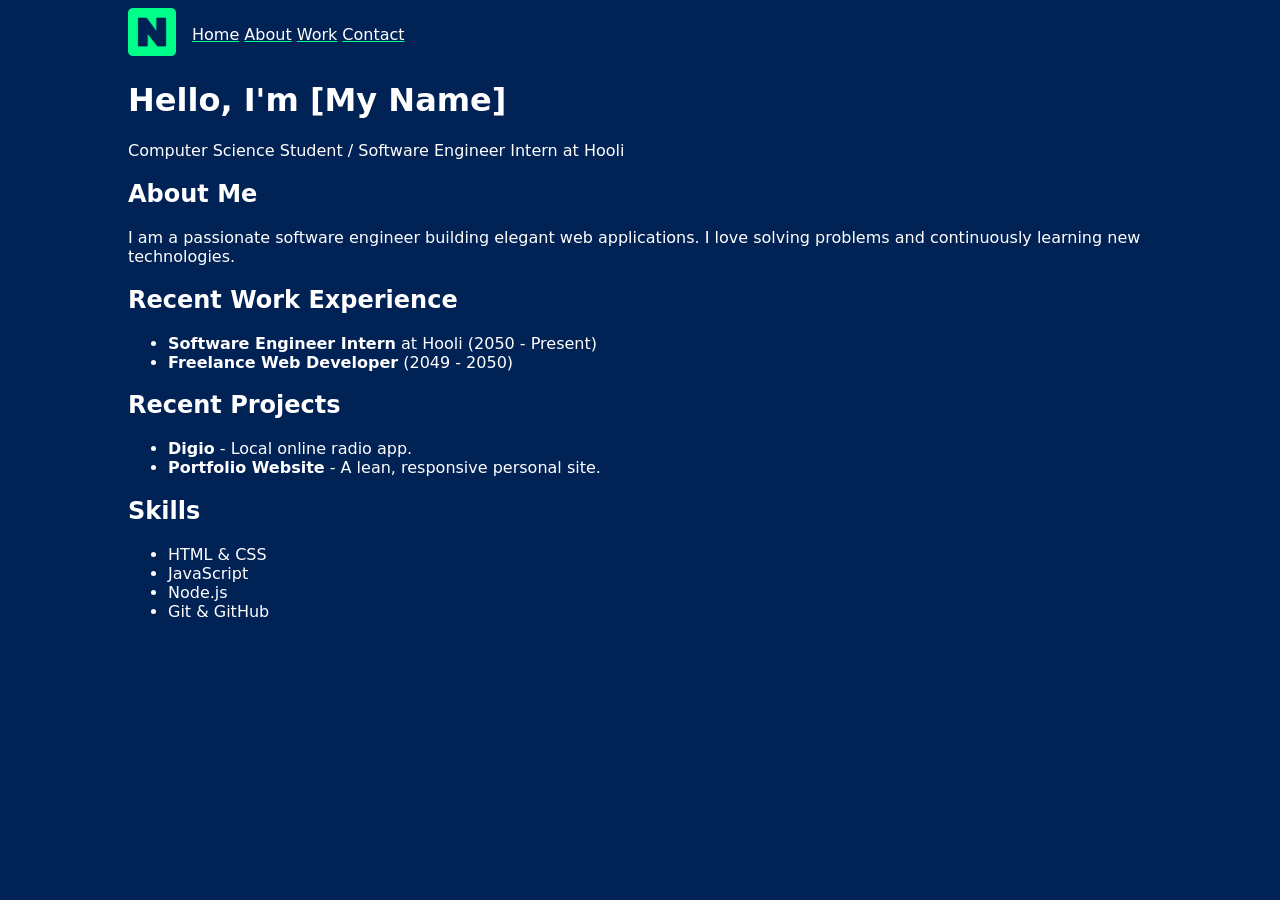
==== index.html @ 2cef9ce9 "Add files via upload" ====
<!doctype html>
<html lang="en">
  <head>
    <meta charset="UTF-8" />
    <meta name="viewport" content="width=device-width, initial-scale=1.0" />
    <title>Home</title>
    <link rel="icon" href="img/icon.png" type="image/png" />
    <link rel="stylesheet" href="css/main.css" />
  </head>

  <body>
    <header class="header container">
      <a class="header-logo" href="index.html">
        <img src="img/logo.png" alt="Logo" />
      </a>
      <nav class="nav-items">
        <a href="index.html">Home</a>
        <a href="about.html">About</a>
        <a href="work.html">Work</a>
        <a href="contact.html">Contact</a>
      </nav>
    </header>

    <main class="container">
      <h1>Hello, I'm [My Name]</h1>
      <p>Computer Science Student / Software Engineer Intern at Hooli</p>

      <section>
        <h2>About Me</h2>
        <p>
          I am a passionate software engineer building elegant web applications.
          I love solving problems and continuously learning new technologies.
        </p>
      </section>

      <section>
        <h2>Recent Work Experience</h2>
        <ul>
          <li>
            <strong>Software Engineer Intern</strong> at Hooli (2050 - Present)
          </li>
          <li><strong>Freelance Web Developer</strong> (2049 - 2050)</li>
        </ul>
      </section>

      <section>
        <h2>Recent Projects</h2>
        <ul>
          <li><strong>Digio</strong> - Local online radio app.</li>
          <li>
            <strong>Portfolio Website</strong> - A lean, responsive personal
            site.
          </li>
        </ul>
      </section>

      <section>
        <h2>Skills</h2>
        <ul>
          <li>HTML & CSS</li>
          <li>JavaScript</li>
          <li>Node.js</li>
          <li>Git & GitHub</li>
        </ul>
      </section>
    </main>

    <script src="js/main.js"></script>
  </body>
</html>
---- css/main.css ----
:root {
  --color-primary: #01ff88;
  --color-background: #002255;
  --color-foreground: #ffffff;

  --radius-md: 0.5rem;

  --screen-xs: 32rem; /* 512px */
  --screen-lg: 64rem; /* 1024px */
}

body {
  font-family: system-ui;
  background-color: var(--color-background);
  color: var(--color-foreground);
}

a {
  color: inherit;
  text-decoration-color: var(--color-primary);
}

.header {
  display: flex;
  align-items: center;
  flex-direction: column;
  gap: 1rem;
}

@media (width >=32rem) {
  .header {
    flex-direction: row;
  }
}

.header-logo img {
  width: 3rem;
}

.container {
  max-width: var(--screen-lg);
  margin-inline: auto;
}
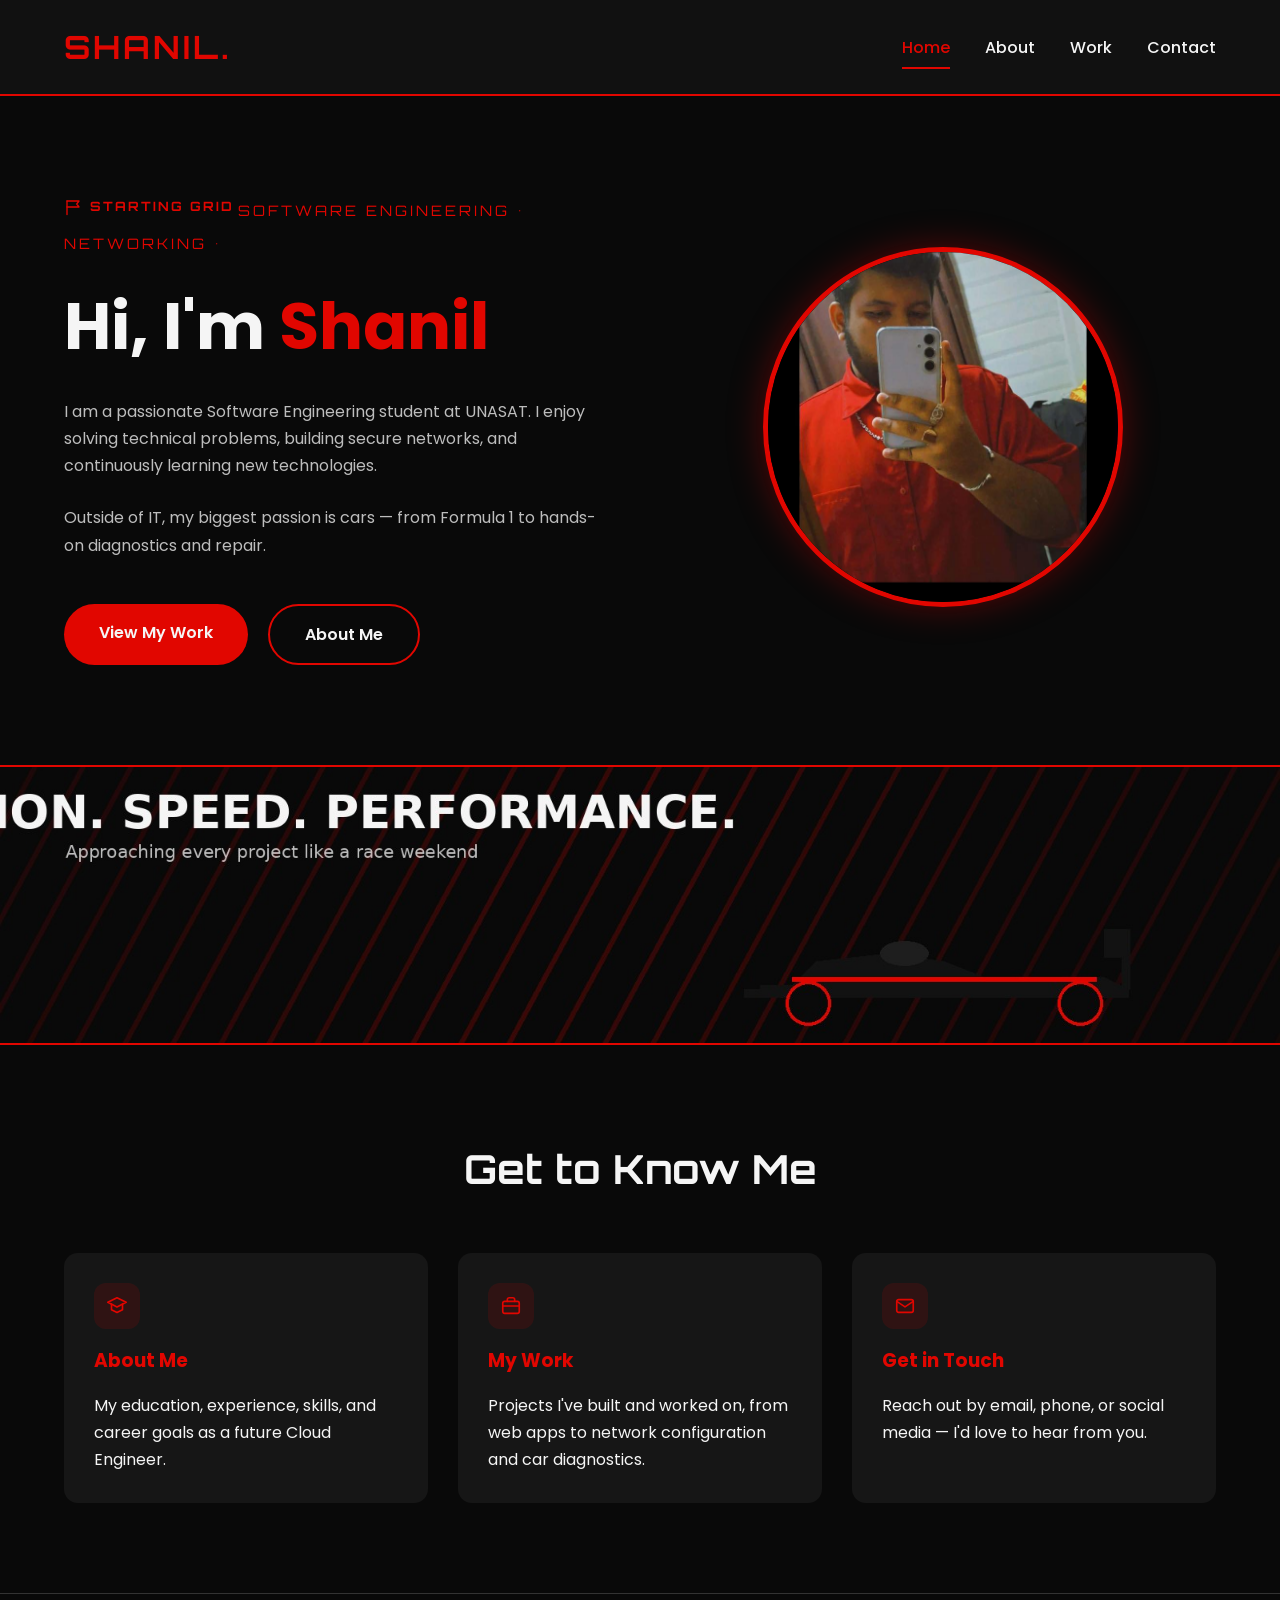
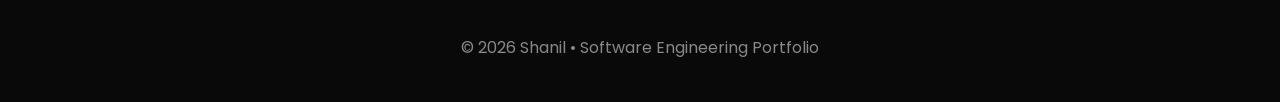
==== commit 0ff684f3: "added files" ====
--- a/index.html
+++ b/index.html
@@ -1,70 +1,209 @@
-<!doctype html>
+<!DOCTYPE html>
 <html lang="en">
-  <head>
-    <meta charset="UTF-8" />
-    <meta name="viewport" content="width=device-width, initial-scale=1.0" />
-    <title>Home</title>
-    <link rel="icon" href="img/icon.png" type="image/png" />
-    <link rel="stylesheet" href="css/main.css" />
-  </head>
-
-  <body>
-    <header class="header container">
-      <a class="header-logo" href="index.html">
-        <img src="img/logo.png" alt="Logo" />
-      </a>
-      <nav class="nav-items">
-        <a href="index.html">Home</a>
-        <a href="about.html">About</a>
-        <a href="work.html">Work</a>
-        <a href="contact.html">Contact</a>
-      </nav>
-    </header>
-
-    <main class="container">
-      <h1>Hello, I'm [My Name]</h1>
-      <p>Computer Science Student / Software Engineer Intern at Hooli</p>
-
-      <section>
-        <h2>About Me</h2>
-        <p>
-          I am a passionate software engineer building elegant web applications.
-          I love solving problems and continuously learning new technologies.
-        </p>
-      </section>
-
-      <section>
-        <h2>Recent Work Experience</h2>
-        <ul>
-          <li>
-            <strong>Software Engineer Intern</strong> at Hooli (2050 - Present)
-          </li>
-          <li><strong>Freelance Web Developer</strong> (2049 - 2050)</li>
-        </ul>
-      </section>
-
-      <section>
-        <h2>Recent Projects</h2>
-        <ul>
-          <li><strong>Digio</strong> - Local online radio app.</li>
-          <li>
-            <strong>Portfolio Website</strong> - A lean, responsive personal
-            site.
-          </li>
-        </ul>
-      </section>
-
-      <section>
-        <h2>Skills</h2>
-        <ul>
-          <li>HTML & CSS</li>
-          <li>JavaScript</li>
-          <li>Node.js</li>
-          <li>Git & GitHub</li>
-        </ul>
-      </section>
-    </main>
-
-    <script src="js/main.js"></script>
-  </body>
+<head>
+    <meta charset="UTF-8">
+    <meta name="viewport" content="width=device-width, initial-scale=1.0">
+    <title>Shanil | Portfolio</title>
+    <link rel="icon" href="img/favicon-32.png" sizes="32x32" type="image/png">
+    <link rel="icon" href="img/favicon-16.png" sizes="16x16" type="image/png">
+    <link rel="apple-touch-icon" href="img/apple-touch-icon.png">
+
+    <link rel="stylesheet" href="css/main.css">
+
+    <link rel="preconnect" href="https://fonts.googleapis.com">
+    <link rel="preconnect" href="https://fonts.gstatic.com" crossorigin>
+
+    <link href="https://fonts.googleapis.com/css2?family=Orbitron:wght@500;700;800&family=Poppins:wght@300;400;500;600;700&display=swap" rel="stylesheet">
+</head>
+
+<body>
+
+<svg style="display:none" aria-hidden="true">
+<symbol id="icon-cap" viewBox="0 0 24 24" fill="none" stroke="currentColor" stroke-width="1.8" stroke-linecap="round" stroke-linejoin="round">
+<polyline points="2 8 12 3 22 8 12 13 2 8"/>
+<polyline points="6 10 6 16 12 19 18 16 18 10"/>
+</symbol>
+<symbol id="icon-briefcase" viewBox="0 0 24 24" fill="none" stroke="currentColor" stroke-width="1.8" stroke-linecap="round" stroke-linejoin="round">
+<rect x="3" y="7" width="18" height="13" rx="2"/>
+<path d="M8 7V5a2 2 0 0 1 2-2h4a2 2 0 0 1 2 2v2"/>
+<line x1="3" y1="12" x2="21" y2="12"/>
+</symbol>
+<symbol id="icon-mail" viewBox="0 0 24 24" fill="none" stroke="currentColor" stroke-width="1.8" stroke-linecap="round" stroke-linejoin="round">
+<rect x="3" y="5" width="18" height="14" rx="2"/>
+<path d="M3 7l9 6 9-6"/>
+</symbol>
+<symbol id="icon-flag" viewBox="0 0 24 24" fill="none" stroke="currentColor" stroke-width="1.8" stroke-linecap="round" stroke-linejoin="round">
+<path d="M4 22V4"/>
+<path d="M4 4h16l-3 4 3 4H4"/>
+</symbol>
+</svg>
+
+<header class="header">
+
+    <div class="container nav-container">
+
+        <a href="index.html" class="logo">
+            SHANIL.
+        </a>
+
+        <nav class="nav-items">
+
+            <a href="index.html">Home</a>
+
+            <a href="about.html">About</a>
+
+            <a href="work.html">Work</a>
+
+            <a href="contact.html">Contact</a>
+
+        </nav>
+
+    </div>
+
+</header>
+
+<main>
+
+<section class="hero">
+
+<div class="container hero-content">
+
+<div class="hero-text">
+
+<div class="page-tag">
+<svg class="icon"><use href="#icon-flag"></use></svg>
+STARTING GRID
+</div>
+
+<span class="hero-subtitle">
+
+SOFTWARE ENGINEERING • NETWORKING • Car Diagnostics
+
+</span>
+
+<h1>
+
+Hi, I'm <span>Shanil</span>
+
+</h1>
+
+<p>
+
+I am a passionate Software Engineering student at UNASAT. I enjoy solving technical problems, building secure networks, and continuously learning new technologies.
+
+</p>
+
+<p>
+
+Outside of IT, my biggest passion is cars — from Formula 1 to hands-on diagnostics and repair.
+
+</p>
+
+<div style="display:flex; gap:20px; flex-wrap:wrap;">
+
+<a href="work.html" class="btn">
+
+View My Work
+
+</a>
+
+<a href="about.html" class="btn" style="background:transparent; border:2px solid var(--primary);">
+
+About Me
+
+</a>
+
+</div>
+
+</div>
+
+<div class="hero-image">
+
+<img src="img/profile1.jpeg" alt="Profile Picture">
+
+</div>
+
+</div>
+
+</section>
+
+<section class="f1-banner">
+<img src="img/f1-banner.jpg" alt="F1-inspired graphic: precision, speed, performance">
+</section>
+
+<section class="overview">
+
+<div class="container">
+
+<h2>Get to Know Me</h2>
+
+<div class="overview-grid">
+
+<a class="info-card" href="about.html" style="display:block;">
+
+<span class="icon-badge"><svg class="icon"><use href="#icon-cap"></use></svg></span>
+
+<h3>About Me</h3>
+
+<p>
+
+My education, experience, skills, and career goals as a future Cloud Engineer.
+
+</p>
+
+</a>
+
+<a class="info-card" href="work.html" style="display:block;">
+
+<span class="icon-badge"><svg class="icon"><use href="#icon-briefcase"></use></svg></span>
+
+<h3>My Work</h3>
+
+<p>
+
+Projects I've built and worked on, from web apps to network configuration and car diagnostics.
+
+</p>
+
+</a>
+
+<a class="info-card" href="contact.html" style="display:block;">
+
+<span class="icon-badge"><svg class="icon"><use href="#icon-mail"></use></svg></span>
+
+<h3>Get in Touch</h3>
+
+<p>
+
+Reach out by email, phone, or social media — I'd love to hear from you.
+
+</p>
+
+</a>
+
+</div>
+
+</div>
+
+</section>
+
+</main>
+
+<footer>
+
+<div class="container">
+
+<p>
+
+© 2026 Shanil • Software Engineering Portfolio
+
+</p>
+
+</div>
+
+</footer>
+
+<script src="js/main.js"></script>
+
+</body>
 </html>
--- a/css/main.css
+++ b/css/main.css
@@ -1,43 +1,597 @@
-:root {
-  --color-primary: #01ff88;
-  --color-background: #002255;
-  --color-foreground: #ffffff;
-
-  --radius-md: 0.5rem;
-
-  --screen-xs: 32rem; /* 512px */
-  --screen-lg: 64rem; /* 1024px */
-}
-
-body {
-  font-family: system-ui;
-  background-color: var(--color-background);
-  color: var(--color-foreground);
-}
-
-a {
-  color: inherit;
-  text-decoration-color: var(--color-primary);
-}
-
-.header {
-  display: flex;
-  align-items: center;
-  flex-direction: column;
-  gap: 1rem;
-}
-
-@media (width >=32rem) {
-  .header {
-    flex-direction: row;
-  }
-}
-
-.header-logo img {
-  width: 3rem;
-}
-
-.container {
-  max-width: var(--screen-lg);
-  margin-inline: auto;
-}
+/* ===========================
+   GOOGLE FONTS
+=========================== */
+
+@import url('https://fonts.googleapis.com/css2?family=Orbitron:wght@500;700;800&family=Poppins:wght@300;400;500;600;700&display=swap');
+
+/* ===========================
+   VARIABLES
+=========================== */
+
+:root{
+
+    --primary:#E10600;
+    --background:#090909;
+    --surface:#161616;
+    --surface-light:#202020;
+    --text:#F5F5F5;
+    --text-light:#BDBDBD;
+
+    --radius:14px;
+
+    --max-width:1200px;
+
+}
+
+/* ===========================
+   RESET
+=========================== */
+
+*{
+    margin:0;
+    padding:0;
+    box-sizing:border-box;
+}
+
+html{
+    scroll-behavior:smooth;
+}
+
+body{
+
+    font-family:'Poppins',sans-serif;
+
+    background:var(--background);
+
+    color:var(--text);
+
+    line-height:1.7;
+
+}
+
+/* ===========================
+   LINKS
+=========================== */
+
+a{
+
+    text-decoration:none;
+
+    color:inherit;
+
+}
+
+/* ===========================
+   CONTAINER
+=========================== */
+
+.container{
+
+    width:90%;
+
+    max-width:var(--max-width);
+
+    margin:auto;
+
+}
+
+/* ===========================
+   HEADER
+=========================== */
+
+.header{
+
+    position:sticky;
+
+    top:0;
+
+    z-index:999;
+
+    background:#111;
+
+    border-bottom:2px solid var(--primary);
+
+}
+
+.nav-container{
+
+    display:flex;
+
+    justify-content:space-between;
+
+    align-items:center;
+
+    padding:20px 0;
+
+}
+
+/* ===========================
+   LOGO
+=========================== */
+
+.logo{
+
+    font-family:'Orbitron',sans-serif;
+
+    font-size:32px;
+
+    color:var(--primary);
+
+    letter-spacing:3px;
+
+    font-weight:700;
+
+}
+
+/* ===========================
+   NAVIGATION
+=========================== */
+
+.nav-items{
+
+    display:flex;
+
+    gap:35px;
+
+}
+
+.nav-items a{
+
+    position:relative;
+
+    font-weight:500;
+
+    transition:.3s;
+
+}
+
+.nav-items a:hover{
+
+    color:var(--primary);
+
+}
+
+.nav-items a::after{
+
+    content:"";
+
+    position:absolute;
+
+    left:0;
+
+    bottom:-8px;
+
+    width:0;
+
+    height:2px;
+
+    background:var(--primary);
+
+    transition:.3s;
+
+}
+
+.nav-items a:hover::after{
+
+    width:100%;
+
+}
+
+/* ===========================
+   HERO
+=========================== */
+
+.hero{
+
+    padding:100px 0;
+
+}
+
+.hero-content{
+
+    display:flex;
+
+    align-items:center;
+
+    justify-content:space-between;
+
+    gap:60px;
+
+}
+
+.hero-text{
+
+    flex:1;
+
+}
+
+.hero-subtitle{
+
+    color:var(--primary);
+
+    font-family:'Orbitron';
+
+    letter-spacing:3px;
+
+    font-size:.9rem;
+
+}
+
+.hero h1{
+
+    font-size:65px;
+
+    margin:15px 0;
+
+}
+
+.hero h1 span{
+
+    color:var(--primary);
+
+}
+
+.hero p{
+
+    color:var(--text-light);
+
+    margin-bottom:25px;
+
+    max-width:650px;
+
+}
+
+.hero-image{
+
+    flex:1;
+
+    text-align:center;
+
+}
+
+.hero-image img{
+
+    width:360px;
+
+    height:360px;
+
+    border-radius:50%;
+
+    object-fit:cover;
+
+    border:5px solid var(--primary);
+
+    box-shadow:0 0 35px rgba(225,6,0,.35);
+
+}
+
+/* ===========================
+   BUTTON
+=========================== */
+
+.btn{
+
+    display:inline-block;
+
+    margin-top:20px;
+
+    background:var(--primary);
+
+    padding:15px 35px;
+
+    border-radius:50px;
+
+    font-weight:600;
+
+    transition:.3s;
+
+}
+
+.btn:hover{
+
+    transform:translateY(-5px);
+
+    box-shadow:0 10px 30px rgba(225,6,0,.4);
+
+}
+
+/* ===========================
+   SECTIONS
+=========================== */
+
+section{
+
+    padding:90px 0;
+
+}
+
+section h2{
+
+    text-align:center;
+
+    font-size:40px;
+
+    margin-bottom:50px;
+
+    font-family:'Orbitron';
+
+}
+
+/* ===========================
+   GRIDS
+=========================== */
+
+.overview-grid,
+.skills-grid,
+.project-grid{
+
+    display:grid;
+
+    grid-template-columns:repeat(auto-fit,minmax(260px,1fr));
+
+    gap:30px;
+
+}
+
+/* ===========================
+   CARDS
+=========================== */
+
+.info-card,
+.project-card,
+.skills-grid div{
+
+    background:var(--surface);
+
+    padding:30px;
+
+    border-radius:var(--radius);
+
+    transition:.35s;
+
+}
+
+.info-card:hover,
+.project-card:hover,
+.skills-grid div:hover{
+
+    transform:translateY(-10px);
+
+    background:var(--surface-light);
+
+}
+
+.info-card h3,
+.project-card h3{
+
+    color:var(--primary);
+
+    margin-bottom:15px;
+
+}
+
+.skills-grid div{
+
+    text-align:center;
+
+    font-weight:600;
+
+    display:flex;
+
+    flex-direction:column;
+
+    align-items:center;
+
+}
+
+/* ===========================
+   ICONS
+=========================== */
+
+.icon-badge{
+
+    display:inline-flex;
+
+    align-items:center;
+
+    justify-content:center;
+
+    width:46px;
+
+    height:46px;
+
+    border-radius:12px;
+
+    background:rgba(225,6,0,.12);
+
+    margin-bottom:16px;
+
+}
+
+.skills-grid div .icon-badge{
+
+    margin:0 auto 10px;
+
+}
+
+.icon{
+
+    width:22px;
+
+    height:22px;
+
+    color:var(--primary);
+
+    display:block;
+
+}
+
+/* ===========================
+   PAGE IDENTITY TAG
+=========================== */
+
+.page-tag{
+
+    display:inline-flex;
+
+    align-items:center;
+
+    gap:8px;
+
+    color:var(--primary);
+
+    font-family:'Orbitron';
+
+    letter-spacing:2px;
+
+    font-size:.8rem;
+
+    font-weight:700;
+
+    margin-bottom:12px;
+
+}
+
+.page-tag .icon{
+
+    width:18px;
+
+    height:18px;
+
+}
+
+/* ===========================
+   F1 BANNER
+=========================== */
+
+.f1-banner{
+
+    padding:0;
+
+}
+
+.f1-banner img{
+
+    width:100%;
+
+    height:280px;
+
+    object-fit:cover;
+
+    display:block;
+
+    border-top:2px solid var(--primary);
+
+    border-bottom:2px solid var(--primary);
+
+}
+
+@media(max-width:900px){
+
+.f1-banner img{
+
+height:180px;
+
+}
+
+}
+
+/* ===========================
+   FOOTER
+=========================== */
+
+footer{
+
+    padding:40px;
+
+    text-align:center;
+
+    border-top:1px solid #333;
+
+    color:#888;
+
+}
+
+/* ===========================
+   MOBILE
+=========================== */
+
+@media(max-width:900px){
+
+.hero-content{
+
+flex-direction:column-reverse;
+
+text-align:center;
+
+}
+
+.hero h1{
+
+font-size:46px;
+
+}
+
+.hero-image img{
+
+width:260px;
+
+height:260px;
+
+}
+
+.nav-container{
+
+flex-direction:column;
+
+gap:20px;
+
+}
+
+.nav-items{
+
+flex-wrap:wrap;
+
+justify-content:center;
+
+}
+
+}
+
+/* ===================================
+   SCROLL ANIMATION
+=================================== */
+
+.hidden{
+
+    opacity:0;
+
+    transform:translateY(60px);
+
+    transition:all .8s ease;
+
+}
+
+.show{
+
+    opacity:1;
+
+    transform:translateY(0);
+
+}
+
+/* ===================================
+   ACTIVE NAV LINK
+=================================== */
+
+.nav-items a.active{
+
+    color:#E10600;
+
+}
+
+.nav-items a.active::after{
+
+    width:100%;
+
+}
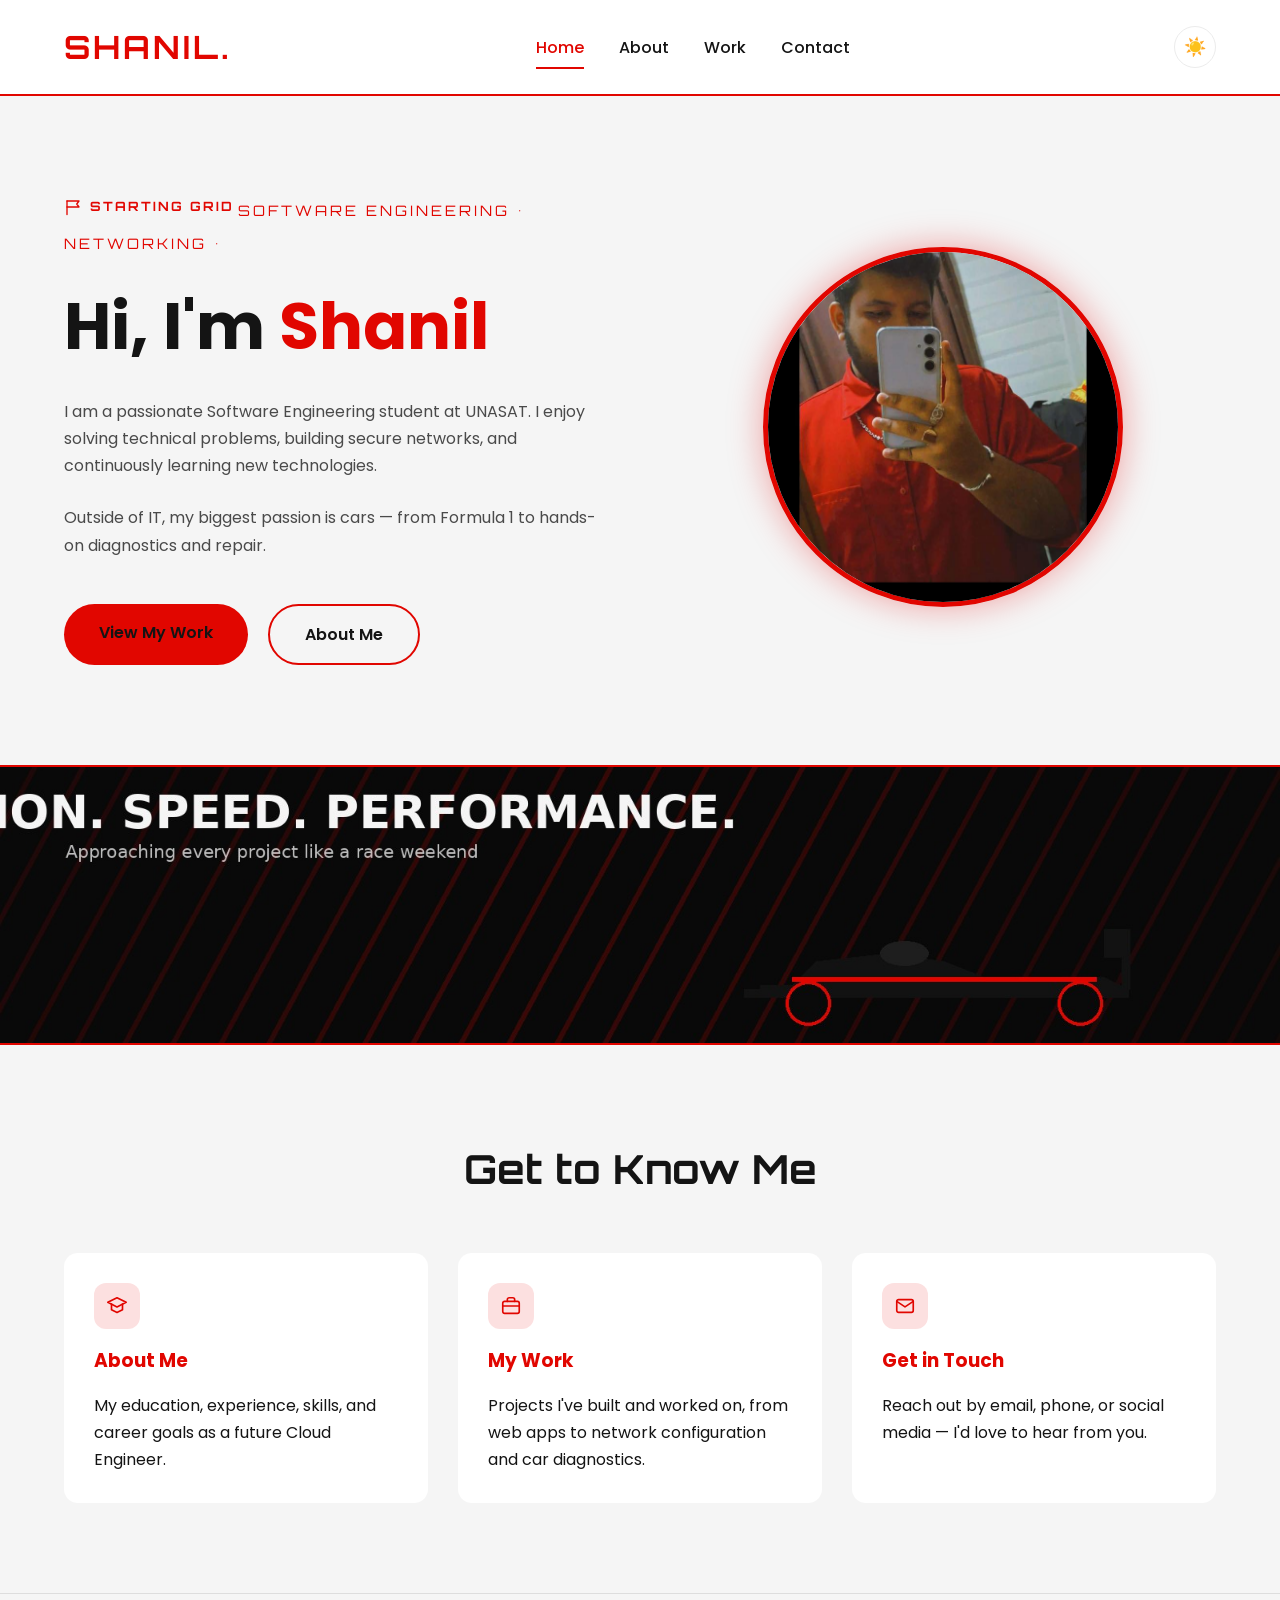
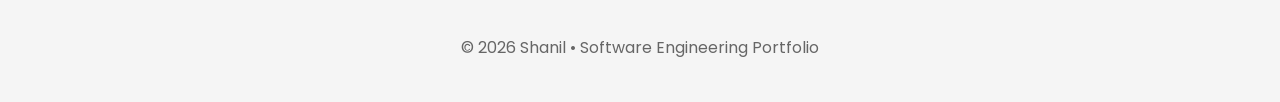
==== commit 93e1aaee: "dark-light mode" ====
--- a/index.html
+++ b/index.html
@@ -8,6 +8,14 @@
     <link rel="icon" href="img/favicon-16.png" sizes="16x16" type="image/png">
     <link rel="apple-touch-icon" href="img/apple-touch-icon.png">
 
+    <script>
+    (function(){
+        var saved = localStorage.getItem('theme');
+        var theme = saved || (matchMedia('(prefers-color-scheme: light)').matches ? 'light' : 'dark');
+        if (theme === 'light') document.documentElement.setAttribute('data-theme', 'light');
+    })();
+    </script>
+
     <link rel="stylesheet" href="css/main.css">
 
     <link rel="preconnect" href="https://fonts.googleapis.com">
@@ -58,6 +66,8 @@
 
         </nav>
 
+        <button id="theme-toggle" class="theme-toggle" aria-label="Toggle light/dark mode">🌙</button>
+
     </div>
 
 </header>
--- a/css/main.css
+++ b/css/main.css
@@ -16,10 +16,34 @@
     --surface-light:#202020;
     --text:#F5F5F5;
     --text-light:#BDBDBD;
+    --header-bg:#111;
+    --footer-border:#333;
+    --footer-text:#888;
 
     --radius:14px;
 
     --max-width:1200px;
+
+}
+
+[data-theme="light"]{
+
+    --background:#F5F5F5;
+    --surface:#FFFFFF;
+    --surface-light:#ECECEC;
+    --text:#141414;
+    --text-light:#4A4A4A;
+    --header-bg:#FFFFFF;
+    --footer-border:#DDDDDD;
+    --footer-text:#666666;
+
+}
+
+body,
+.header,
+footer{
+
+    transition:background .3s, color .3s, border-color .3s;
 
 }
 
@@ -87,7 +111,7 @@
 
     z-index:999;
 
-    background:#111;
+    background:var(--header-bg);
 
     border-bottom:2px solid var(--primary);
 
@@ -506,9 +530,53 @@
 
     text-align:center;
 
-    border-top:1px solid #333;
-
-    color:#888;
+    border-top:1px solid var(--footer-border);
+
+    color:var(--footer-text);
+
+}
+
+/* ===========================
+   THEME TOGGLE
+=========================== */
+
+.theme-toggle{
+
+    display:flex;
+
+    align-items:center;
+
+    justify-content:center;
+
+    width:42px;
+
+    height:42px;
+
+    margin-left:20px;
+
+    border:1px solid var(--surface-light);
+
+    border-radius:50%;
+
+    background:var(--surface);
+
+    color:var(--text);
+
+    font-size:18px;
+
+    line-height:1;
+
+    cursor:pointer;
+
+    transition:background .3s, color .3s, border-color .3s, transform .2s;
+
+}
+
+.theme-toggle:hover{
+
+    transform:scale(1.08);
+
+    border-color:var(--primary);
 
 }
 
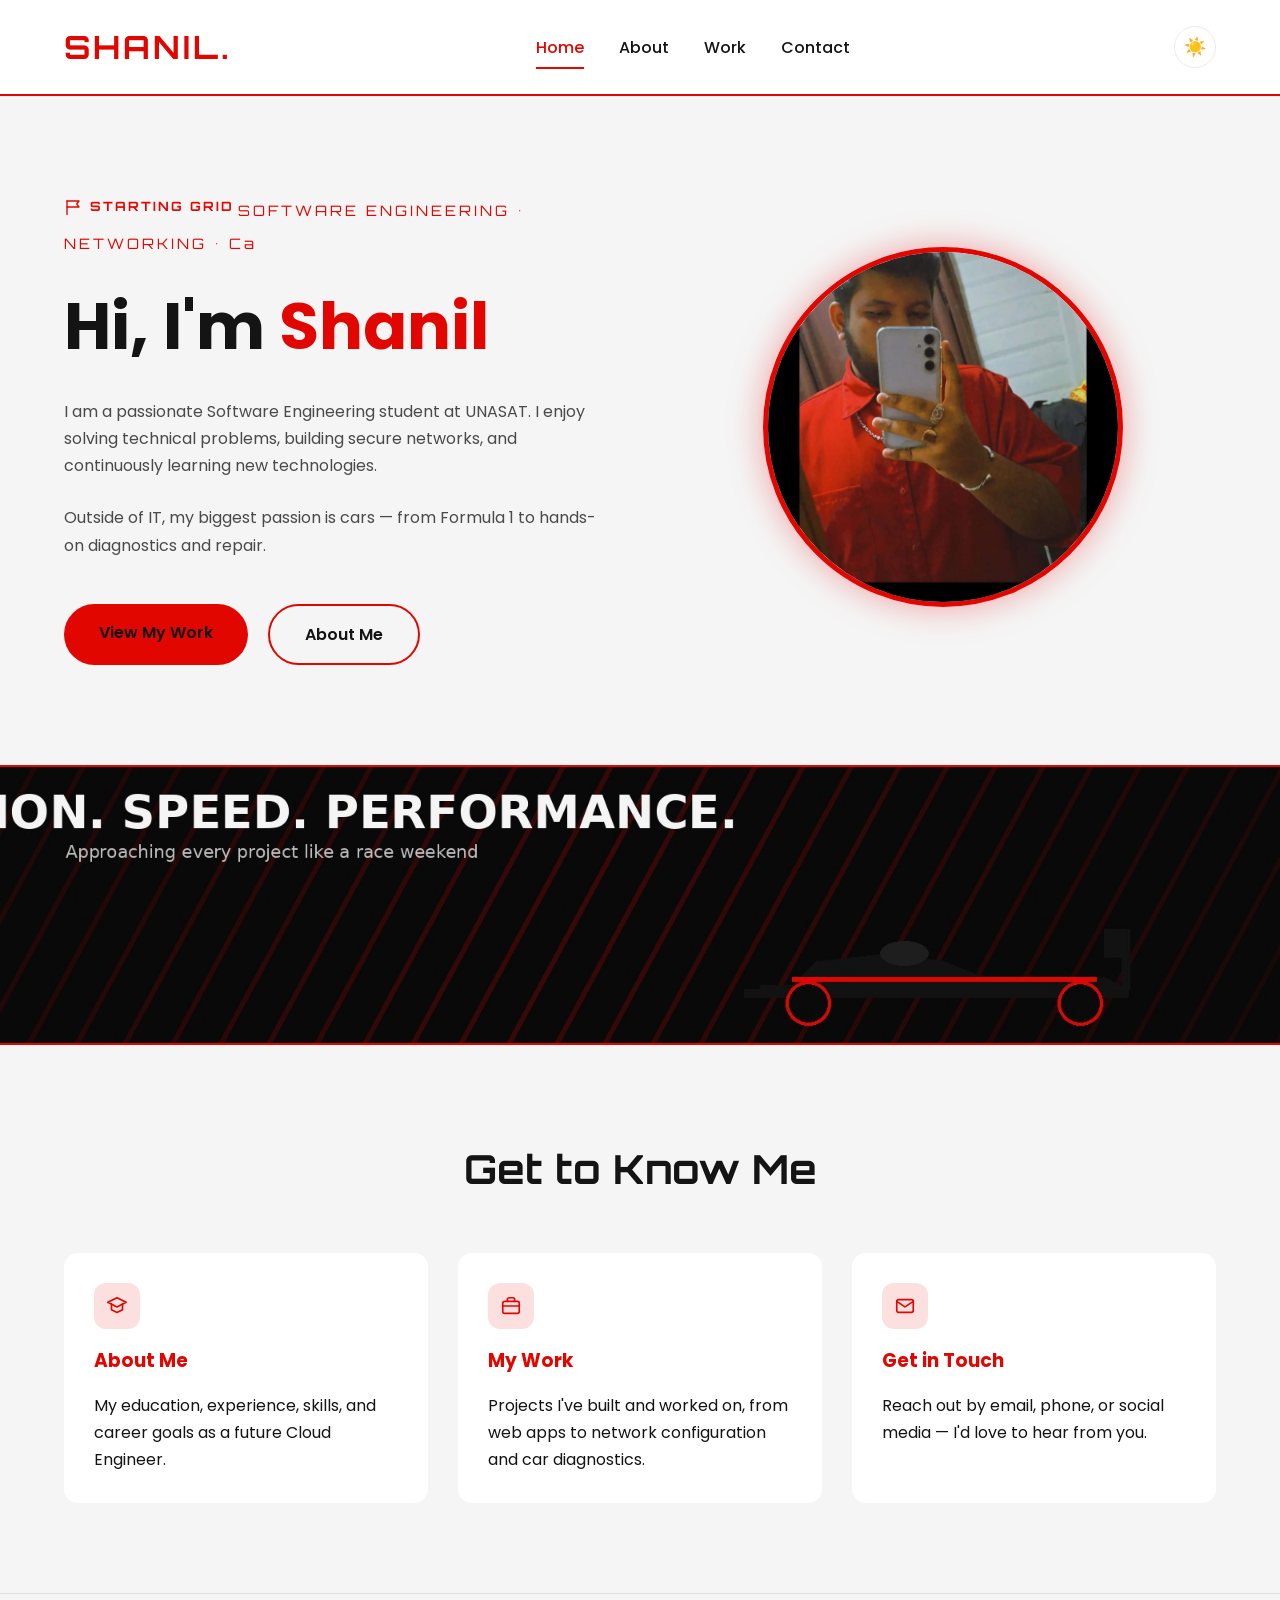
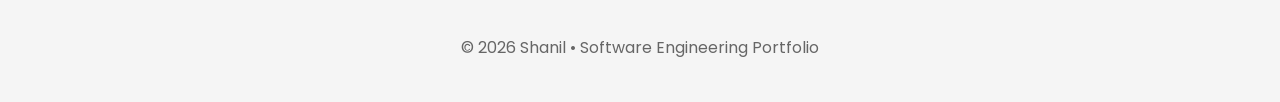
==== commit a4af2b42: "dukky 2" ====
--- a/index.html
+++ b/index.html
@@ -26,7 +26,7 @@
 
 <body>
 
-<svg style="display:none" aria-hidden="true">
+<svg class="icon-sprite" aria-hidden="true">
 <symbol id="icon-cap" viewBox="0 0 24 24" fill="none" stroke="currentColor" stroke-width="1.8" stroke-linecap="round" stroke-linejoin="round">
 <polyline points="2 8 12 3 22 8 12 13 2 8"/>
 <polyline points="6 10 6 16 12 19 18 16 18 10"/>
--- a/css/main.css
+++ b/css/main.css
@@ -450,6 +450,12 @@
 
 }
 
+.icon-sprite{
+
+    display:none;
+
+}
+
 /* ===========================
    PAGE IDENTITY TAG
 =========================== */
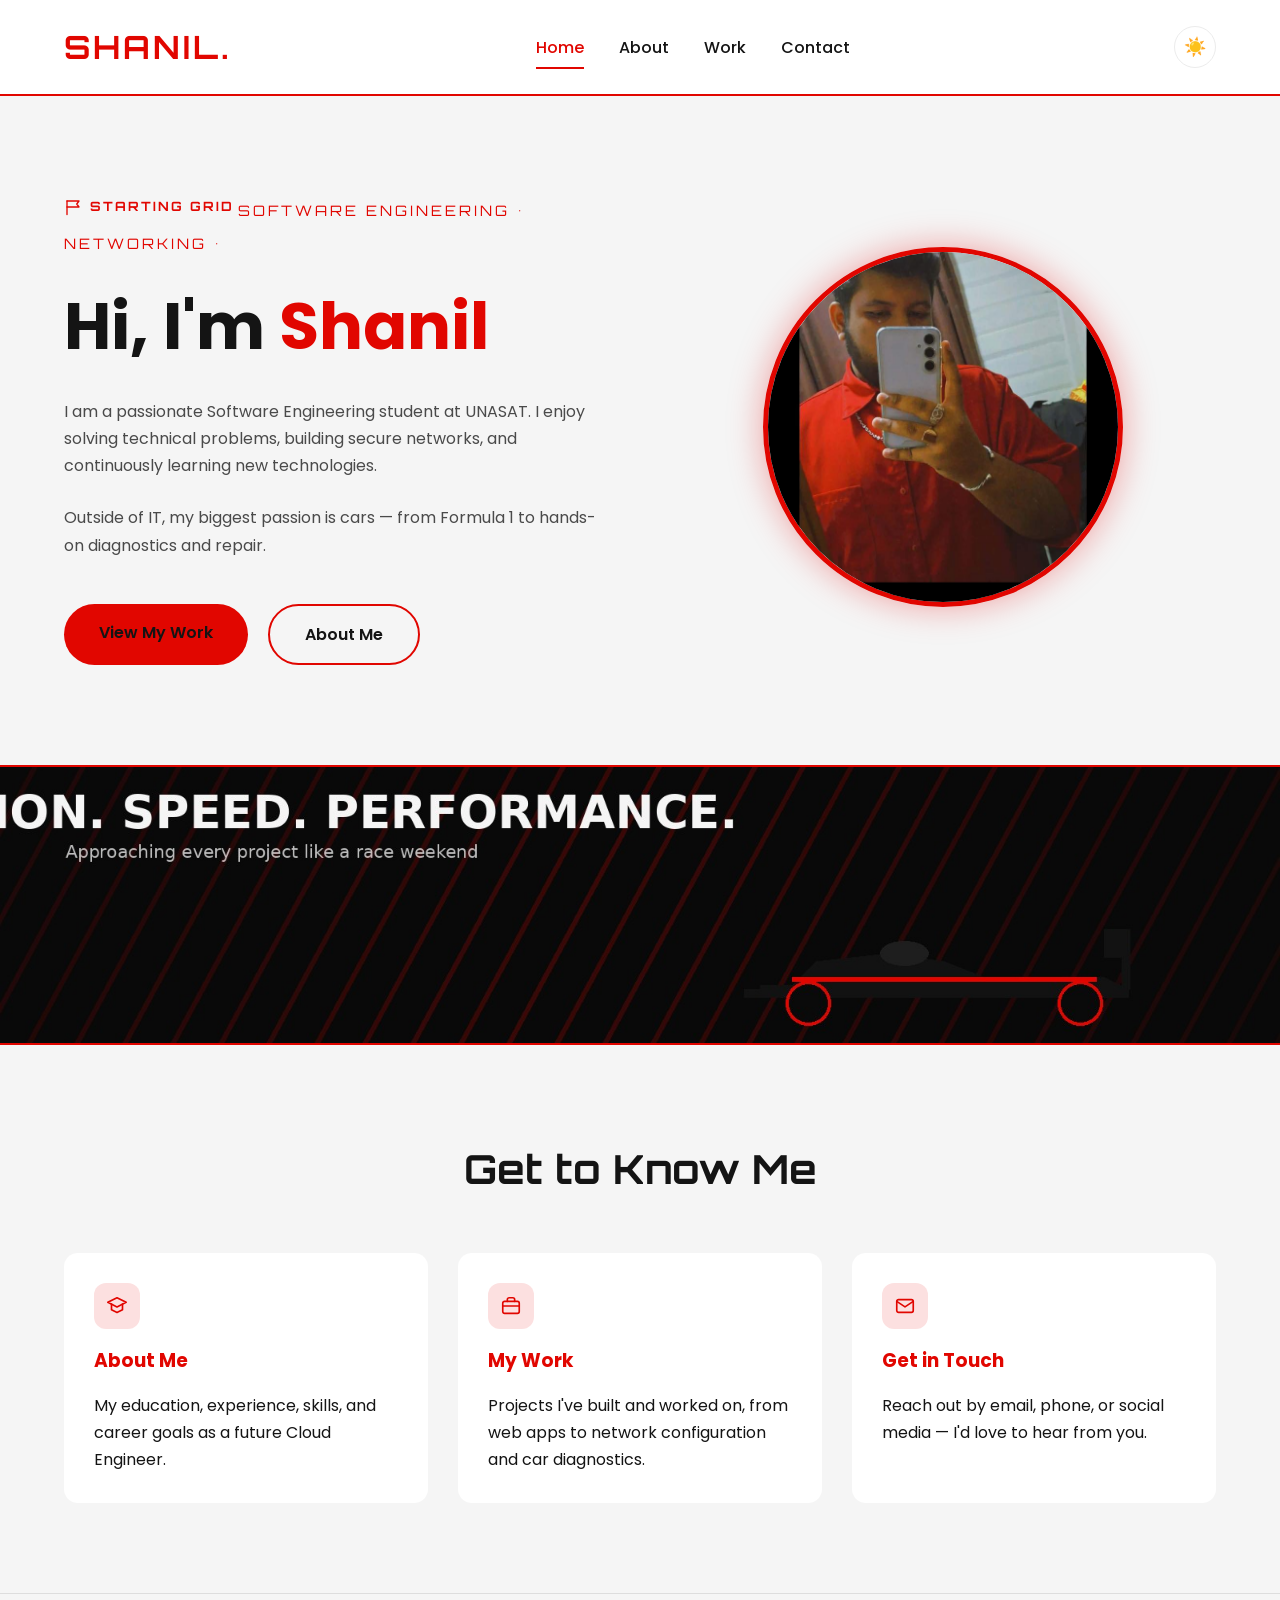
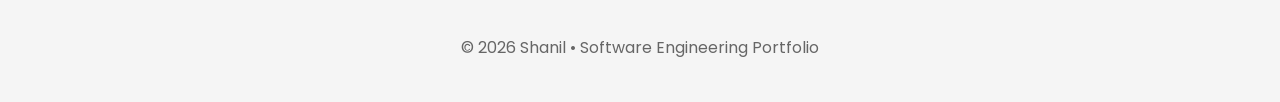
==== commit 2b80ec95: "inline css weggehaald" ====
--- a/index.html
+++ b/index.html
@@ -17,6 +17,7 @@
     </script>
 
     <link rel="stylesheet" href="css/main.css">
+    <link rel="stylesheet" href="css/index.css">
 
     <link rel="preconnect" href="https://fonts.googleapis.com">
     <link rel="preconnect" href="https://fonts.gstatic.com" crossorigin>
@@ -109,7 +110,7 @@
 
 </p>
 
-<div style="display:flex; gap:20px; flex-wrap:wrap;">
+<div class="hero-actions">
 
 <a href="work.html" class="btn">
 
@@ -117,7 +118,7 @@
 
 </a>
 
-<a href="about.html" class="btn" style="background:transparent; border:2px solid var(--primary);">
+<a href="about.html" class="btn btn-outline">
 
 About Me
 
@@ -149,7 +150,7 @@
 
 <div class="overview-grid">
 
-<a class="info-card" href="about.html" style="display:block;">
+<a class="info-card" href="about.html">
 
 <span class="icon-badge"><svg class="icon"><use href="#icon-cap"></use></svg></span>
 
@@ -163,7 +164,7 @@
 
 </a>
 
-<a class="info-card" href="work.html" style="display:block;">
+<a class="info-card" href="work.html">
 
 <span class="icon-badge"><svg class="icon"><use href="#icon-briefcase"></use></svg></span>
 
@@ -177,7 +178,7 @@
 
 </a>
 
-<a class="info-card" href="contact.html" style="display:block;">
+<a class="info-card" href="contact.html">
 
 <span class="icon-badge"><svg class="icon"><use href="#icon-mail"></use></svg></span>
 
--- a/css/main.css
+++ b/css/main.css
@@ -365,6 +365,8 @@
 .project-card,
 .skills-grid div{
 
+    display:block;
+
     background:var(--surface);
 
     padding:30px;
--- a/css/index.css
+++ b/css/index.css
@@ -0,0 +1,21 @@
+/* ===========================
+   HOME PAGE
+=========================== */
+
+.hero-actions{
+
+    display:flex;
+
+    gap:20px;
+
+    flex-wrap:wrap;
+
+}
+
+.btn-outline{
+
+    background:transparent;
+
+    border:2px solid var(--primary);
+
+}
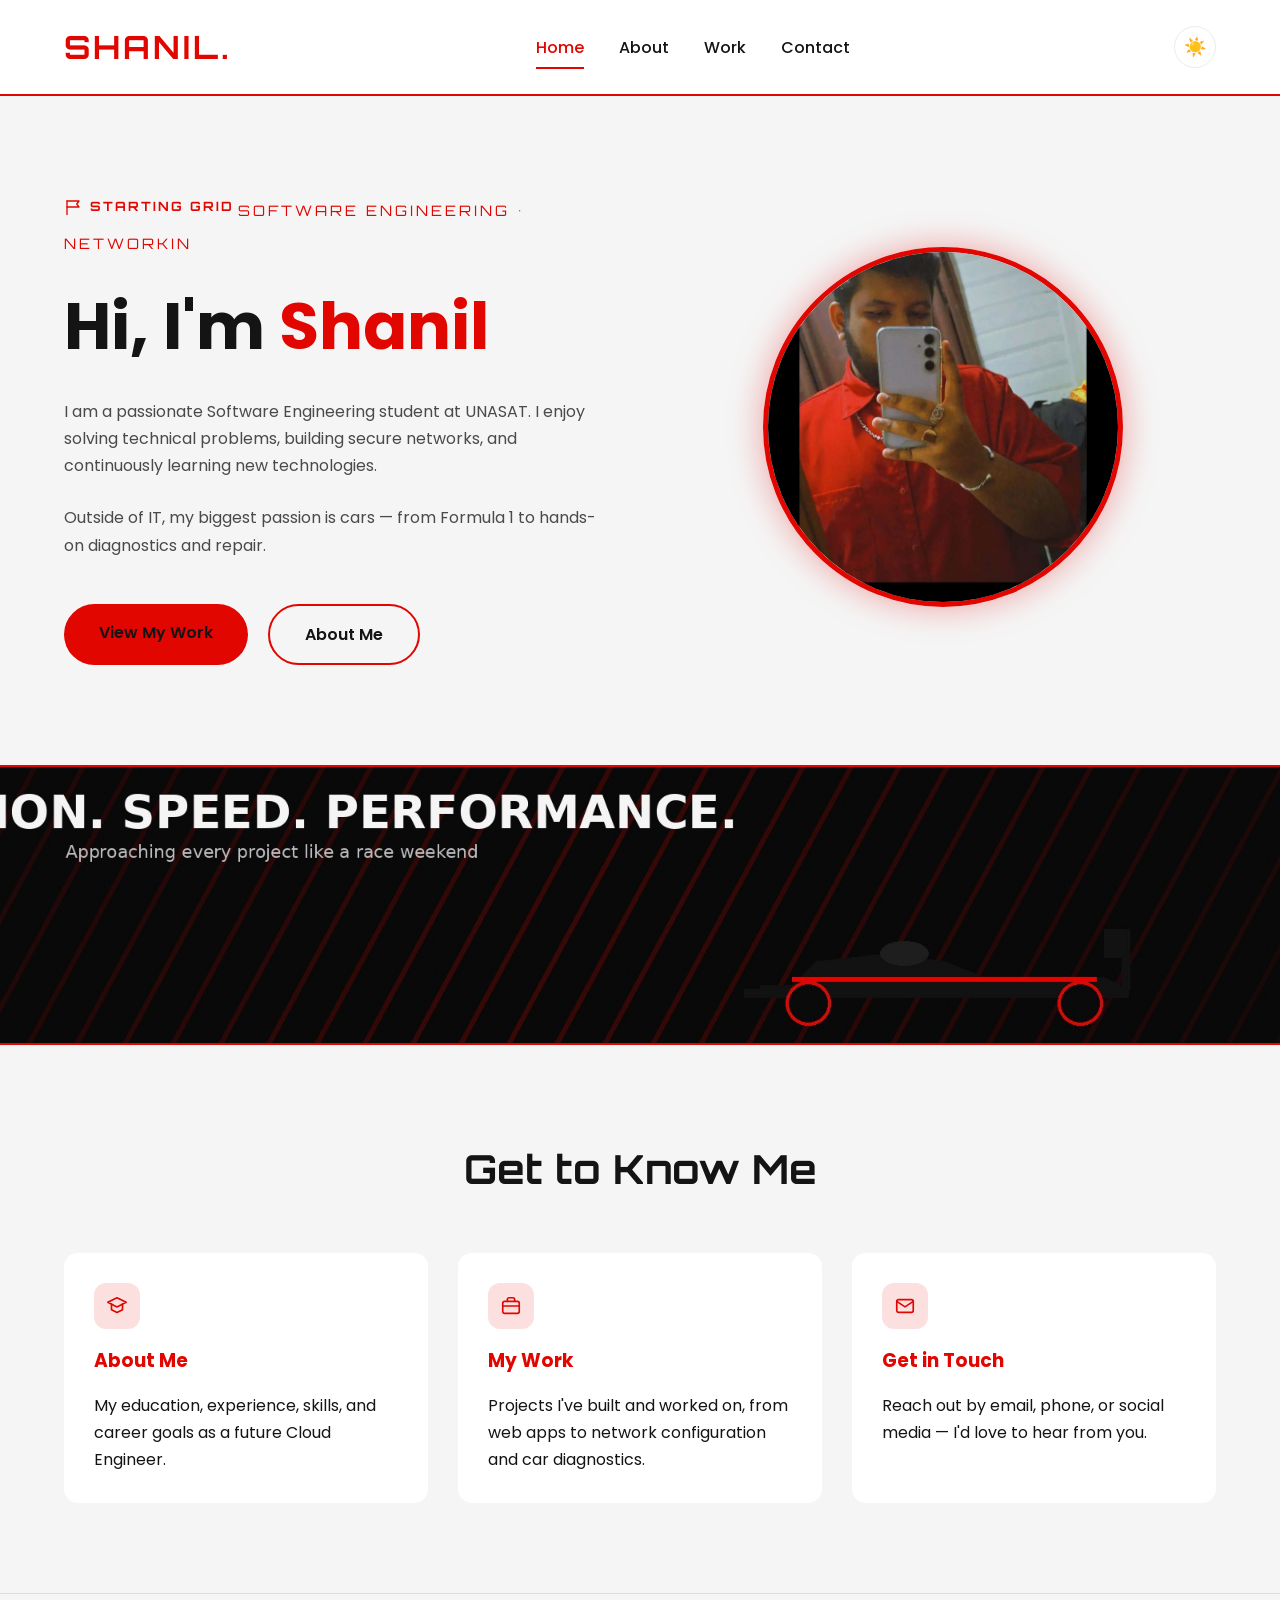
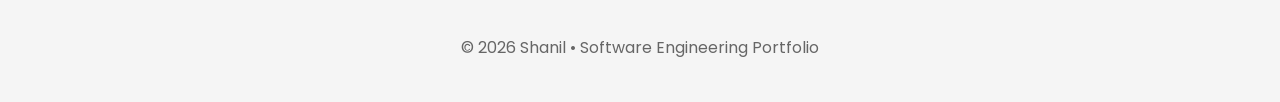
==== commit c770981a: "inline js gewerkt" ====
--- a/index.html
+++ b/index.html
@@ -8,13 +8,7 @@
     <link rel="icon" href="img/favicon-16.png" sizes="16x16" type="image/png">
     <link rel="apple-touch-icon" href="img/apple-touch-icon.png">
 
-    <script>
-    (function(){
-        var saved = localStorage.getItem('theme');
-        var theme = saved || (matchMedia('(prefers-color-scheme: light)').matches ? 'light' : 'dark');
-        if (theme === 'light') document.documentElement.setAttribute('data-theme', 'light');
-    })();
-    </script>
+    <script src="js/theme-init.js"></script>
 
     <link rel="stylesheet" href="css/main.css">
     <link rel="stylesheet" href="css/index.css">
